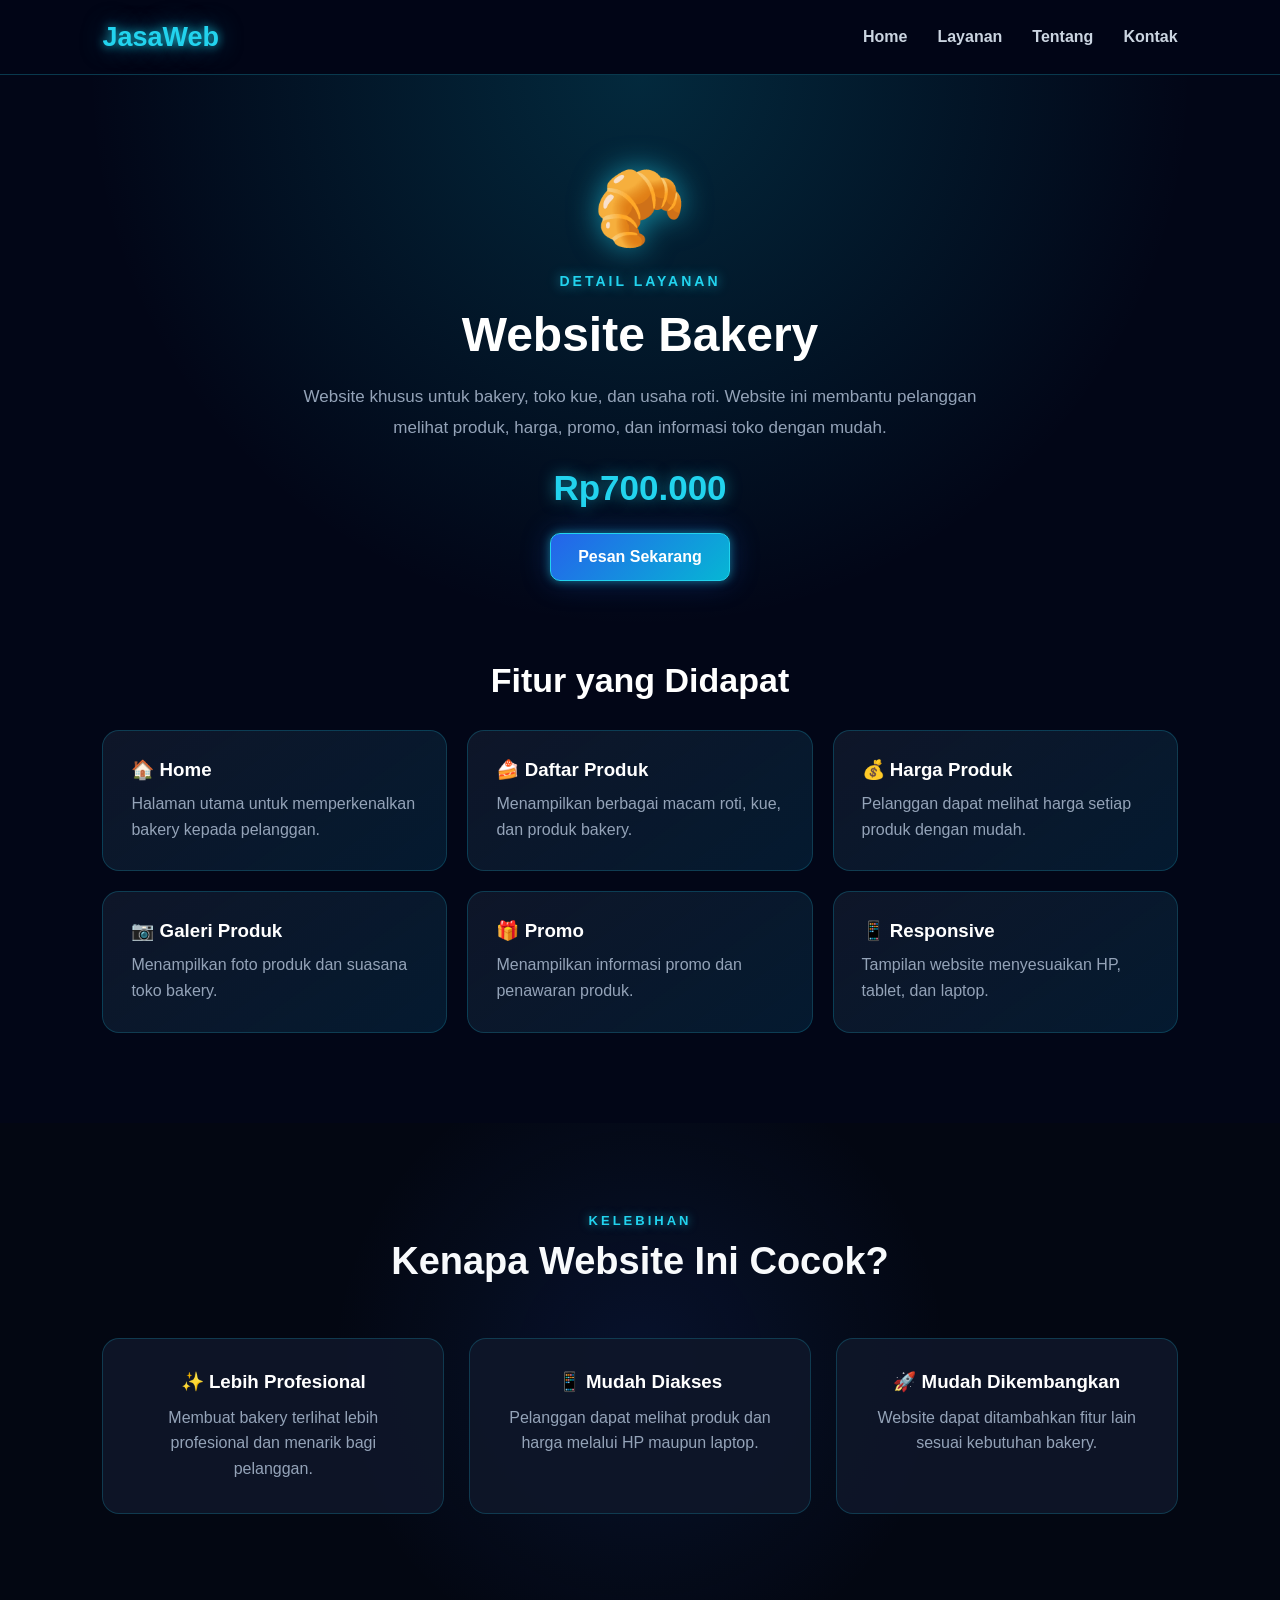
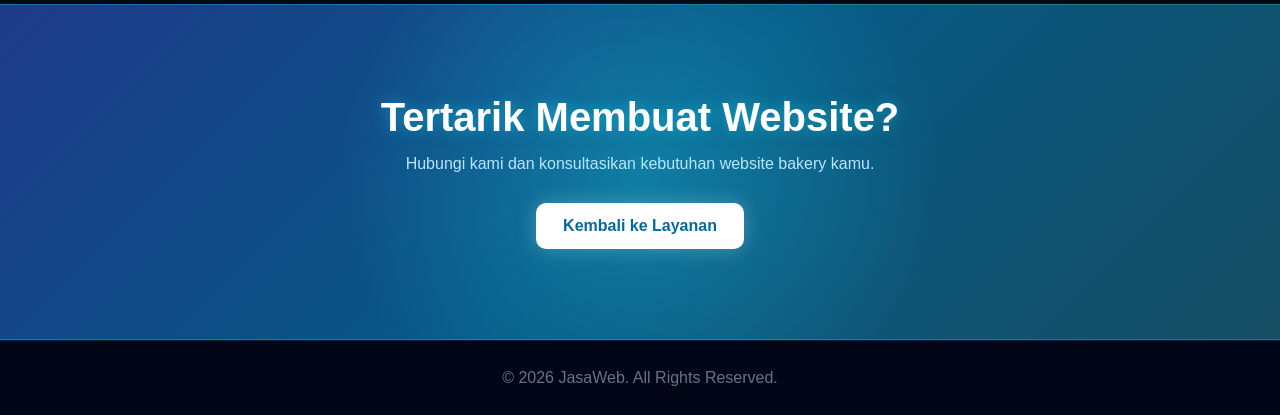
==== detail-bakery.html @ c6f28f5f "Add files via upload" ====
<!DOCTYPE html>
<html lang="id">
<head>
    <meta charset="UTF-8">
    <meta name="viewport" content="width=device-width, initial-scale=1.0">

    <title>Website Bakery - JasaWeb</title>

    <link rel="stylesheet" href="style.css">
</head>

<body>

    <!-- Navbar -->
    <nav class="navbar">

        <div class="logo">
            JasaWeb
        </div>

        <div class="nav-menu">
            <a href="index.html">Home</a>
            <a href="layanan.html">Layanan</a>
            <a href="index.html#tentang">Tentang</a>
            <a href="index.html#kontak">Kontak</a>
        </div>

    </nav>


    <!-- Detail Bakery -->
    <section class="detail-page">

        <div class="detail-content">

            <div class="detail-icon">
                🥐
            </div>

            <p class="small-title">
                DETAIL LAYANAN
            </p>

            <h1>
                Website Bakery
            </h1>

            <p class="detail-description">
                Website khusus untuk bakery, toko kue,
                dan usaha roti. Website ini membantu pelanggan
                melihat produk, harga, promo, dan informasi
                toko dengan mudah.
            </p>

           <div class="detail-price">
                Rp700.000
            </div>

          <a href="https://wa.me/6285781608510?text=Halo%20saya%20tertarik%20dengan%20Website%20Bakery%20seharga%20Rp700.000" class="btn-primary">
                Pesan Sekarang
            </a>

        </div>


        <!-- Fitur -->
        <div class="detail-features">

            <h2>
                Fitur yang Didapat
            </h2>

            <div class="detail-feature-list">

                <div class="detail-feature">
                    <h3>🏠 Home</h3>
                    <p>
                        Halaman utama untuk memperkenalkan
                        bakery kepada pelanggan.
                    </p>
                </div>

                <div class="detail-feature">
                    <h3>🍰 Daftar Produk</h3>
                    <p>
                        Menampilkan berbagai macam roti,
                        kue, dan produk bakery.
                    </p>
                </div>

                <div class="detail-feature">
                    <h3>💰 Harga Produk</h3>
                    <p>
                        Pelanggan dapat melihat harga setiap
                        produk dengan mudah.
                    </p>
                </div>

                <div class="detail-feature">
                    <h3>📷 Galeri Produk</h3>
                    <p>
                        Menampilkan foto produk dan suasana
                        toko bakery.
                    </p>
                </div>

                <div class="detail-feature">
                    <h3>🎁 Promo</h3>
                    <p>
                        Menampilkan informasi promo dan
                        penawaran produk.
                    </p>
                </div>

                <div class="detail-feature">
                    <h3>📱 Responsive</h3>
                    <p>
                        Tampilan website menyesuaikan HP,
                        tablet, dan laptop.
                    </p>
                </div>

            </div>

        </div>

    </section>


    <!-- Kelebihan -->
    <section class="detail-advantages">

        <div class="section-title">

            <p>
                KELEBIHAN
            </p>

            <h2>
                Kenapa Website Ini Cocok?
            </h2>

        </div>


        <div class="advantage-container">

            <div class="advantage-card">

                <h3>✨ Lebih Profesional</h3>

                <p>
                    Membuat bakery terlihat lebih profesional
                    dan menarik bagi pelanggan.
                </p>

            </div>


            <div class="advantage-card">

                <h3>📱 Mudah Diakses</h3>

                <p>
                    Pelanggan dapat melihat produk dan harga
                    melalui HP maupun laptop.
                </p>

            </div>


            <div class="advantage-card">

                <h3>🚀 Mudah Dikembangkan</h3>

                <p>
                    Website dapat ditambahkan fitur lain
                    sesuai kebutuhan bakery.
                </p>

            </div>

        </div>

    </section>


    <!-- CTA -->
    <section class="cta">

        <h2>
            Tertarik Membuat Website?
        </h2>

        <p>
            Hubungi kami dan konsultasikan kebutuhan
            website bakery kamu.
        </p>

        <a href="layanan.html" class="btn-primary">
            Kembali ke Layanan
        </a>

    </section>


    <!-- Footer -->
    <footer>

        <p>
            © 2026 JasaWeb. All Rights Reserved.
        </p>

    </footer>

</body>
</html>
---- style.css ----
* {
    margin: 0;
    padding: 0;
    box-sizing: border-box;
}

html {
    scroll-behavior: smooth;
}

body {
    font-family: Arial, sans-serif;
    color: #e2e8f0;
    background: #020617;
}


/* =========================
   NAVBAR
========================= */

.navbar {
    height: 75px;
    padding: 0 8%;

    display: flex;
    align-items: center;
    justify-content: space-between;

    position: sticky;
    top: 0;
    z-index: 1000;

    background: rgba(2, 6, 23, 0.88);
    backdrop-filter: blur(15px);

    border-bottom: 1px solid rgba(34, 211, 238, 0.25);
}

.logo {
    font-size: 27px;
    font-weight: bold;

    color: #22d3ee;

    text-shadow:
        0 0 10px rgba(34, 211, 238, 0.8),
        0 0 25px rgba(34, 211, 238, 0.5);
}

.nav-menu {
    display: flex;
    gap: 30px;
}

.nav-menu a {
    color: #cbd5e1;
    text-decoration: none;
    font-weight: 600;

    transition: 0.3s;
}

.nav-menu a:hover {
    color: #22d3ee;

    text-shadow:
        0 0 10px rgba(34, 211, 238, 0.8);
}


/* =========================
   HERO
========================= */

.hero {
    min-height: 650px;
    padding: 100px 8%;

    display: flex;
    align-items: center;
    justify-content: space-between;

    gap: 70px;

    position: relative;
    overflow: hidden;

    background:
        radial-gradient(
            circle at 15% 20%,
            rgba(37, 99, 235, 0.35),
            transparent 30%
        ),
        radial-gradient(
            circle at 85% 70%,
            rgba(6, 182, 212, 0.3),
            transparent 30%
        ),
        #020617;
}

.hero::before {
    content: "";

    position: absolute;

    width: 500px;
    height: 500px;

    background: #06b6d4;

    filter: blur(180px);

    opacity: 0.12;

    top: -200px;
    right: -150px;
}

.hero::after {
    content: "";

    position: absolute;
    inset: 0;

    background-image:
        linear-gradient(
            rgba(34, 211, 238, 0.04) 1px,
            transparent 1px
        ),
        linear-gradient(
            90deg,
            rgba(34, 211, 238, 0.04) 1px,
            transparent 1px
        );

    background-size: 45px 45px;

    pointer-events: none;
}

.hero-text {
    max-width: 600px;

    position: relative;
    z-index: 2;
}

.small-title {
    color: #22d3ee;

    font-size: 14px;
    font-weight: bold;

    letter-spacing: 3px;

    margin-bottom: 18px;

    text-shadow:
        0 0 12px rgba(34, 211, 238, 0.7);
}

.hero h1 {
    font-size: 60px;
    line-height: 1.08;

    margin-bottom: 25px;

    color: #f8fafc;
}

.hero h1 span {
    color: #22d3ee;

    text-shadow:
        0 0 10px rgba(34, 211, 238, 0.8),
        0 0 30px rgba(34, 211, 238, 0.5);
}

.description {
    color: #94a3b8;

    font-size: 18px;
    line-height: 1.8;

    margin-bottom: 35px;
}

.hero-button {
    display: flex;
    gap: 15px;
}


/* =========================
   BUTTON
========================= */

.btn-primary {
    display: inline-block;

    padding: 14px 27px;

    color: white;
    text-decoration: none;

    font-weight: bold;

    border-radius: 10px;

    background: linear-gradient(
        135deg,
        #2563eb,
        #06b6d4
    );

    border: 1px solid #22d3ee;

    box-shadow:
        0 0 10px rgba(34, 211, 238, 0.5),
        0 0 30px rgba(37, 99, 235, 0.3);

    transition: 0.3s;
}

.btn-primary:hover {
    transform: translateY(-4px);

    box-shadow:
        0 0 15px rgba(34, 211, 238, 0.8),
        0 0 40px rgba(37, 99, 235, 0.6);
}

.btn-secondary {
    display: inline-block;

    padding: 14px 27px;

    color: #67e8f9;

    background: rgba(8, 47, 73, 0.4);

    border: 1px solid rgba(34, 211, 238, 0.4);

    text-decoration: none;

    border-radius: 10px;

    font-weight: bold;

    transition: 0.3s;
}

.btn-secondary:hover {
    background: rgba(8, 47, 73, 0.8);

    box-shadow:
        0 0 20px rgba(34, 211, 238, 0.3);
}


/* =========================
   CODE BOX
========================= */

.code-box {
    width: 480px;

    position: relative;
    z-index: 2;

    background: rgba(8, 15, 35, 0.9);

    border: 1px solid rgba(34, 211, 238, 0.35);

    border-radius: 18px;

    overflow: hidden;

    box-shadow:
        0 0 15px rgba(34, 211, 238, 0.15),
        0 0 50px rgba(37, 99, 235, 0.15);

    backdrop-filter: blur(10px);
}

.code-header {
    height: 45px;

    padding: 0 18px;

    display: flex;
    align-items: center;

    gap: 8px;

    background: rgba(15, 23, 42, 0.9);

    border-bottom: 1px solid rgba(34, 211, 238, 0.15);
}

.code-header span {
    width: 11px;
    height: 11px;

    border-radius: 50%;

    background: #2563eb;

    box-shadow:
        0 0 8px #2563eb;
}

.code-header span:nth-child(2) {
    background: #06b6d4;

    box-shadow:
        0 0 8px #06b6d4;
}

.code-header span:nth-child(3) {
    background: #22d3ee;

    box-shadow:
        0 0 8px #22d3ee;
}

.code-content {
    padding: 35px;

    font-family: monospace;

    font-size: 17px;

    line-height: 2;

    color: #cbd5e1;
}

.code-content span {
    color: #22d3ee;

    text-shadow:
        0 0 8px rgba(34, 211, 238, 0.8);
}

.indent {
    padding-left: 25px;

    color: #60a5fa;
}


/* =========================
   KEUNGGULAN
========================= */

.keunggulan {
    padding: 100px 8%;

    background:
        radial-gradient(
            circle at 50% 0%,
            rgba(37, 99, 235, 0.18),
            transparent 40%
        ),
        #030712;
}

.section-title {
    text-align: center;

    margin-bottom: 55px;
}

.section-title p {
    color: #22d3ee;

    font-size: 13px;

    font-weight: bold;

    letter-spacing: 3px;

    margin-bottom: 12px;

    text-shadow:
        0 0 10px rgba(34, 211, 238, 0.6);
}

.section-title h2 {
    font-size: 38px;

    color: #f8fafc;
}

.feature-container {
    max-width: 1100px;

    margin: auto;

    display: grid;

    grid-template-columns:
        repeat(3, 1fr);

    gap: 25px;
}

.feature-card {
    padding: 35px;

    background:
        linear-gradient(
            145deg,
            rgba(15, 23, 42, 0.95),
            rgba(8, 47, 73, 0.55)
        );

    border: 1px solid rgba(34, 211, 238, 0.2);

    border-radius: 18px;

    text-align: center;

    transition: 0.35s;

    box-shadow:
        0 10px 30px rgba(0, 0, 0, 0.25);
}

.feature-card:hover {
    transform: translateY(-8px);

    border-color: #22d3ee;

    box-shadow:
        0 0 15px rgba(34, 211, 238, 0.3),
        0 0 40px rgba(37, 99, 235, 0.15);
}

.feature-icon {
    font-size: 45px;

    margin-bottom: 20px;

    filter:
        drop-shadow(
            0 0 8px rgba(34, 211, 238, 0.5)
        );
}

.feature-card h3 {
    color: #f8fafc;

    margin-bottom: 12px;
}

.feature-card p {
    color: #94a3b8;

    line-height: 1.7;
}


/* =========================
   TENTANG
========================= */

.tentang {
    padding: 100px 8%;

    background:
        radial-gradient(
            circle at 10% 40%,
            rgba(37, 99, 235, 0.16),
            transparent 35%
        ),
        radial-gradient(
            circle at 90% 60%,
            rgba(6, 182, 212, 0.12),
            transparent 35%
        ),
        #030712;

    border-top: 1px solid rgba(34, 211, 238, 0.12);
}

.tentang-header {
    max-width: 750px;

    margin: 0 auto 50px;

    text-align: center;
}

.tentang-header h2 {
    color: white;

    font-size: 42px;

    line-height: 1.2;

    margin-bottom: 15px;

    text-shadow:
        0 0 15px rgba(34, 211, 238, 0.3);
}

.tentang-header > p:last-child {
    color: #94a3b8;

    font-size: 16px;

    line-height: 1.7;
}

.tentang-container {
    max-width: 1100px;

    margin: auto;

    display: grid;

    grid-template-columns: 1fr 1fr;

    gap: 30px;
}

.tentang-content {
    padding: 35px;

    border-radius: 20px;

    background:
        linear-gradient(
            145deg,
            rgba(15, 23, 42, 0.95),
            rgba(8, 47, 73, 0.55)
        );

    border: 1px solid
        rgba(34, 211, 238, 0.18);

    box-shadow:
        0 0 30px rgba(6, 182, 212, 0.07);
}

.tentang-content h3 {
    color: white;

    font-size: 27px;

    margin-bottom: 18px;
}

.tentang-content p {
    color: #94a3b8;

    font-size: 15px;

    line-height: 1.7;

    margin-bottom: 15px;
}

.tentang-content p:last-child {
    margin-bottom: 0;
}


/* POINT TENTANG */

.tentang-points {
    display: flex;

    flex-direction: column;

    gap: 14px;
}

.tentang-point {
    display: flex;

    align-items: flex-start;

    gap: 15px;

    padding: 18px;

    border-radius: 16px;

    background:
        rgba(15, 23, 42, 0.75);

    border: 1px solid
        rgba(34, 211, 238, 0.12);

    transition: 0.3s;
}

.tentang-point:hover {
    transform: translateX(5px);

    border-color:
        rgba(34, 211, 238, 0.45);

    box-shadow:
        0 0 20px rgba(34, 211, 238, 0.1);
}

.tentang-icon {
    min-width: 45px;

    width: 45px;
    height: 45px;

    display: flex;

    align-items: center;
    justify-content: center;

    border-radius: 12px;

    background:
        rgba(6, 182, 212, 0.1);

    border: 1px solid
        rgba(34, 211, 238, 0.25);

    font-size: 20px;
}

.tentang-point h3 {
    color: #e0f2fe;

    font-size: 17px;

    margin-bottom: 5px;
}

.tentang-point p {
    color: #64748b;

    font-size: 13px;

    line-height: 1.5;

    margin: 0;
}


/* STATISTIK */

.tentang-stats {
    max-width: 1100px;

    margin: 35px auto 0;

    display: grid;

    grid-template-columns:
        repeat(4, 1fr);

    gap: 15px;
}

.stat-card {
    padding: 20px;

    text-align: center;

    border-radius: 15px;

    background:
        rgba(15, 23, 42, 0.8);

    border: 1px solid
        rgba(34, 211, 238, 0.15);

    transition: 0.3s;
}

.stat-card:hover {
    transform: translateY(-5px);

    border-color:
        rgba(34, 211, 238, 0.45);

    box-shadow:
        0 0 20px rgba(34, 211, 238, 0.12);
}

.stat-card strong {
    display: block;

    color: #22d3ee;

    font-size: 26px;

    margin-bottom: 5px;

    text-shadow:
        0 0 12px rgba(34, 211, 238, 0.45);
}

.stat-card span {
    color: #64748b;

    font-size: 13px;
}


/* =========================
   KONTAK
========================= */

.kontak {
    padding: 100px 8%;

    background:
        radial-gradient(
            circle at 20% 50%,
            rgba(37, 99, 235, 0.2),
            transparent 35%
        ),
        radial-gradient(
            circle at 80% 50%,
            rgba(6, 182, 212, 0.2),
            transparent 35%
        ),
        #020617;

    border-top: 1px solid rgba(34, 211, 238, 0.15);
}

.kontak-header {
    max-width: 700px;

    margin: auto;

    text-align: center;

    margin-bottom: 55px;
}

.kontak-header h2 {
    font-size: 42px;

    color: white;

    margin-bottom: 15px;

    text-shadow:
        0 0 15px rgba(34, 211, 238, 0.35);
}

.kontak-header > p:last-child {
    color: #94a3b8;

    line-height: 1.8;

    font-size: 17px;
}

.kontak-container {
    max-width: 1050px;

    margin: auto;

    display: grid;

    grid-template-columns:
        1.2fr 0.8fr;

    gap: 30px;

    align-items: stretch;
}

.kontak-info {
    padding: 35px;

    background:
        linear-gradient(
            145deg,
            rgba(15, 23, 42, 0.95),
            rgba(8, 47, 73, 0.55)
        );

    border: 1px solid rgba(34, 211, 238, 0.2);

    border-radius: 20px;

    box-shadow:
        0 0 30px rgba(6, 182, 212, 0.08);
}

.kontak-info h3 {
    color: white;

    font-size: 25px;

    margin-bottom: 15px;
}

.kontak-info > p {
    color: #94a3b8;

    line-height: 1.7;

    margin-bottom: 30px;
}

.kontak-item {
    display: flex;

    align-items: center;

    gap: 15px;

    padding: 16px 0;

    border-bottom: 1px solid
        rgba(148, 163, 184, 0.12);
}

.kontak-item:last-child {
    border-bottom: none;
}

.kontak-icon {
    width: 45px;
    height: 45px;

    display: flex;

    align-items: center;
    justify-content: center;

    border-radius: 12px;

    background:
        rgba(6, 182, 212, 0.12);

    border: 1px solid
        rgba(34, 211, 238, 0.25);

    font-size: 21px;

    box-shadow:
        0 0 15px rgba(34, 211, 238, 0.08);
}

.kontak-item span {
    display: block;

    color: #64748b;

    font-size: 13px;

    margin-bottom: 4px;
}

.kontak-item strong {
    display: block;

    color: #e2e8f0;

    font-size: 15px;
}

.kontak-card {
    padding: 40px 30px;

    display: flex;

    flex-direction: column;

    align-items: center;

    justify-content: center;

    text-align: center;

    background:
        linear-gradient(
            145deg,
            rgba(30, 64, 175, 0.65),
            rgba(8, 145, 178, 0.45)
        );

    border: 1px solid
        rgba(34, 211, 238, 0.4);

    border-radius: 20px;

    box-shadow:
        0 0 20px rgba(34, 211, 238, 0.18),
        inset 0 0 30px rgba(34, 211, 238, 0.04);
}

.kontak-card-icon {
    width: 70px;
    height: 70px;

    display: flex;

    align-items: center;
    justify-content: center;

    border-radius: 50%;

    background:
        rgba(34, 211, 238, 0.15);

    border: 1px solid #22d3ee;

    font-size: 32px;

    margin-bottom: 20px;

    box-shadow:
        0 0 15px rgba(34, 211, 238, 0.45),
        0 0 35px rgba(34, 211, 238, 0.2);
}

.kontak-card h3 {
    color: white;

    font-size: 25px;

    margin-bottom: 12px;
}

.kontak-card p {
    color: #bae6fd;

    line-height: 1.7;

    margin-bottom: 25px;
}

.kontak-card .btn-primary {
    background: white;

    color: #0369a1;

    border: none;

    box-shadow:
        0 0 20px rgba(255, 255, 255, 0.25);
}

.kontak-card .btn-primary:hover {
    background: #ecfeff;

    box-shadow:
        0 0 30px rgba(255, 255, 255, 0.4);
}


/* =========================
   CTA
========================= */

.cta {
    padding: 90px 20px;

    text-align: center;

    background:
        radial-gradient(
            circle at center,
            rgba(34, 211, 238, 0.3),
            transparent 45%
        ),
        linear-gradient(
            135deg,
            #1e3a8a,
            #075985,
            #164e63
        );

    border-top: 1px solid rgba(34, 211, 238, 0.3);

    border-bottom: 1px solid rgba(34, 211, 238, 0.3);
}

.cta h2 {
    font-size: 40px;

    color: white;

    margin-bottom: 15px;

    text-shadow:
        0 0 15px rgba(34, 211, 238, 0.5);
}

.cta p {
    color: #bae6fd;

    margin-bottom: 30px;
}

.cta .btn-primary {
    background: white;

    color: #0369a1;

    border: none;

    box-shadow:
        0 0 20px rgba(255, 255, 255, 0.25);
}


/* =========================
   FOOTER
========================= */

footer {
    padding: 28px;

    text-align: center;

    background: #020617;

    color: #64748b;

    border-top: 1px solid rgba(34, 211, 238, 0.15);
}


/* =========================
   HALAMAN LAYANAN
========================= */

.service-header {
    text-align: center;

    padding: 90px 20px 60px;

    background:
        radial-gradient(
            circle at center,
            rgba(6, 182, 212, 0.2),
            transparent 45%
        ),
        #020617;
}

.service-header h1 {
    font-size: 46px;

    color: white;

    margin-bottom: 15px;

    text-shadow:
        0 0 15px rgba(34, 211, 238, 0.3);
}

.service-header p:last-child {
    color: #94a3b8;

    font-size: 17px;
}

.services {
    padding: 65px 8% 95px;

    display: grid;

    grid-template-columns:
        repeat(3, 300px);

    justify-content: center;

    gap: 30px;

    background:
        radial-gradient(
            circle at center,
            rgba(37, 99, 235, 0.12),
            transparent 45%
        ),
        #030712;
}

.service-card {
    padding: 32px;

    background:
        linear-gradient(
            145deg,
            rgba(15, 23, 42, 0.95),
            rgba(8, 47, 73, 0.6)
        );

    border: 1px solid rgba(34, 211, 238, 0.2);

    border-radius: 20px;

    box-shadow:
        0 10px 30px rgba(0, 0, 0, 0.3);

    transition: 0.35s;
}

.service-card:hover {
    transform: translateY(-10px);

    border-color: #22d3ee;

    box-shadow:
        0 0 15px rgba(34, 211, 238, 0.35),
        0 0 45px rgba(37, 99, 235, 0.2);
}

.service-icon {
    font-size: 50px;

    margin-bottom: 18px;

    filter:
        drop-shadow(
            0 0 10px rgba(34, 211, 238, 0.5)
        );
}

.service-card h2 {
    color: white;

    font-size: 22px;

    margin-bottom: 12px;
}

.price {
    color: #22d3ee;

    font-size: 28px;

    font-weight: bold;

    margin-bottom: 15px;

    text-shadow:
        0 0 12px rgba(34, 211, 238, 0.45);
}

.service-card > p {
    color: #94a3b8;

    line-height: 1.7;

    margin-bottom: 20px;
}

.service-card ul {
    list-style: none;

    margin-bottom: 25px;
}

.service-card li {
    padding: 7px 0;

    color: #cbd5e1;
}

.service-card li::before {
    content: "✓";

    color: #22d3ee;

    font-weight: bold;

    margin-right: 10px;

    text-shadow:
        0 0 8px rgba(34, 211, 238, 0.8);
}

.service-button {
    display: block;

    text-align: center;

    padding: 12px;

    background:
        linear-gradient(
            135deg,
            #2563eb,
            #06b6d4
        );

    color: white;

    text-decoration: none;

    border-radius: 9px;

    font-weight: bold;

    border: 1px solid #22d3ee;

    box-shadow:
        0 0 10px rgba(34, 211, 238, 0.25);

    transition: 0.3s;
}

.service-button:hover {
    transform: translateY(-3px);

    box-shadow:
        0 0 15px rgba(34, 211, 238, 0.6),
        0 0 30px rgba(37, 99, 235, 0.3);
}


/* =========================
   DETAIL
========================= */

.detail-page {
    padding: 90px 8%;

    background:
        radial-gradient(
            circle at 50% 0%,
            rgba(6, 182, 212, 0.2),
            transparent 45%
        ),
        #020617;
}

.detail-content {
    max-width: 850px;

    margin: auto;

    text-align: center;
}

.detail-icon {
    font-size: 75px;

    margin-bottom: 20px;

    filter:
        drop-shadow(
            0 0 15px rgba(34, 211, 238, 0.6)
        );
}

.detail-content h1 {
    font-size: 48px;

    color: white;

    margin-bottom: 20px;
}

.detail-description {
    max-width: 700px;

    margin: auto;

    color: #94a3b8;

    font-size: 17px;

    line-height: 1.8;
}

.detail-price {
    color: #22d3ee;

    font-size: 35px;

    font-weight: bold;

    margin: 25px 0;

    text-shadow:
        0 0 15px rgba(34, 211, 238, 0.55);
}

.detail-features {
    max-width: 1100px;

    margin: 80px auto 0;
}

.detail-features h2 {
    text-align: center;

    color: white;

    font-size: 34px;

    margin-bottom: 30px;
}

.detail-feature-list {
    display: grid;

    grid-template-columns:
        repeat(3, 1fr);

    gap: 20px;
}

.detail-feature {
    padding: 28px;

    background:
        linear-gradient(
            145deg,
            rgba(15, 23, 42, 0.95),
            rgba(8, 47, 73, 0.5)
        );

    border: 1px solid rgba(34, 211, 238, 0.2);

    border-radius: 17px;

    transition: 0.3s;
}

.detail-feature:hover {
    transform: translateY(-5px);

    border-color: #22d3ee;

    box-shadow:
        0 0 20px rgba(34, 211, 238, 0.2);
}

.detail-feature h3 {
    color: white;

    margin-bottom: 10px;
}

.detail-feature p {
    color: #94a3b8;

    line-height: 1.6;
}

.detail-advantages {
    padding: 90px 8%;

    background:
        radial-gradient(
            circle at center,
            rgba(37, 99, 235, 0.12),
            transparent 45%
        ),
        #030712;
}

.advantage-container {
    max-width: 1100px;

    margin: auto;

    display: grid;

    grid-template-columns:
        repeat(3, 1fr);

    gap: 25px;
}

.advantage-card {
    padding: 32px;

    background:
        rgba(15, 23, 42, 0.9);

    border: 1px solid rgba(34, 211, 238, 0.2);

    border-radius: 17px;

    text-align: center;

    transition: 0.3s;
}

.advantage-card:hover {
    transform: translateY(-6px);

    border-color: #22d3ee;

    box-shadow:
        0 0 25px rgba(34, 211, 238, 0.2);
}

.advantage-card h3 {
    color: white;

    margin-bottom: 12px;
}

.advantage-card p {
    color: #94a3b8;

    line-height: 1.6;
}


/* =========================
   RESPONSIVE
========================= */

@media (max-width: 1000px) {

    .hero {
        flex-direction: column;

        text-align: center;
    }

    .hero-button {
        justify-content: center;
    }

    .code-box {
        width: 90%;

        max-width: 480px;
    }

    .services {
        grid-template-columns:
            repeat(2, 300px);
    }

    .feature-container {
        grid-template-columns:
            1fr 1fr;
    }

    .detail-feature-list {
        grid-template-columns:
            1fr 1fr;
    }

    .advantage-container {
        grid-template-columns:
            1fr 1fr;
    }

}


@media (max-width: 800px) {

    .tentang-container {
        grid-template-columns: 1fr;
    }

    .tentang-stats {
        grid-template-columns:
            repeat(2, 1fr);
    }

}


@media (max-width: 750px) {

    .kontak-container {
        grid-template-columns: 1fr;
    }

    .kontak-header h2 {
        font-size: 34px;
    }

}


@media (max-width: 700px) {

    .navbar {
        padding: 0 5%;
    }

    .nav-menu {
        gap: 12px;
    }

    .nav-menu a {
        font-size: 13px;
    }

    .hero {
        padding: 70px 6%;
    }

    .hero h1 {
        font-size: 42px;
    }

    .code-box {
        width: 100%;
    }

    .feature-container {
        grid-template-columns: 1fr;
    }

    .services {
        grid-template-columns: 1fr;
    }

    .service-card {
        width: 100%;
    }

    .detail-feature-list {
        grid-template-columns: 1fr;
    }

    .advantage-container {
        grid-template-columns: 1fr;
    }

    .detail-content h1 {
        font-size: 36px;
    }

}


@media (max-width: 500px) {

    .tentang {
        padding: 70px 5%;
    }

    .tentang-header h2 {
        font-size: 30px;
    }

    .tentang-stats {
        grid-template-columns: 1fr;
    }

}
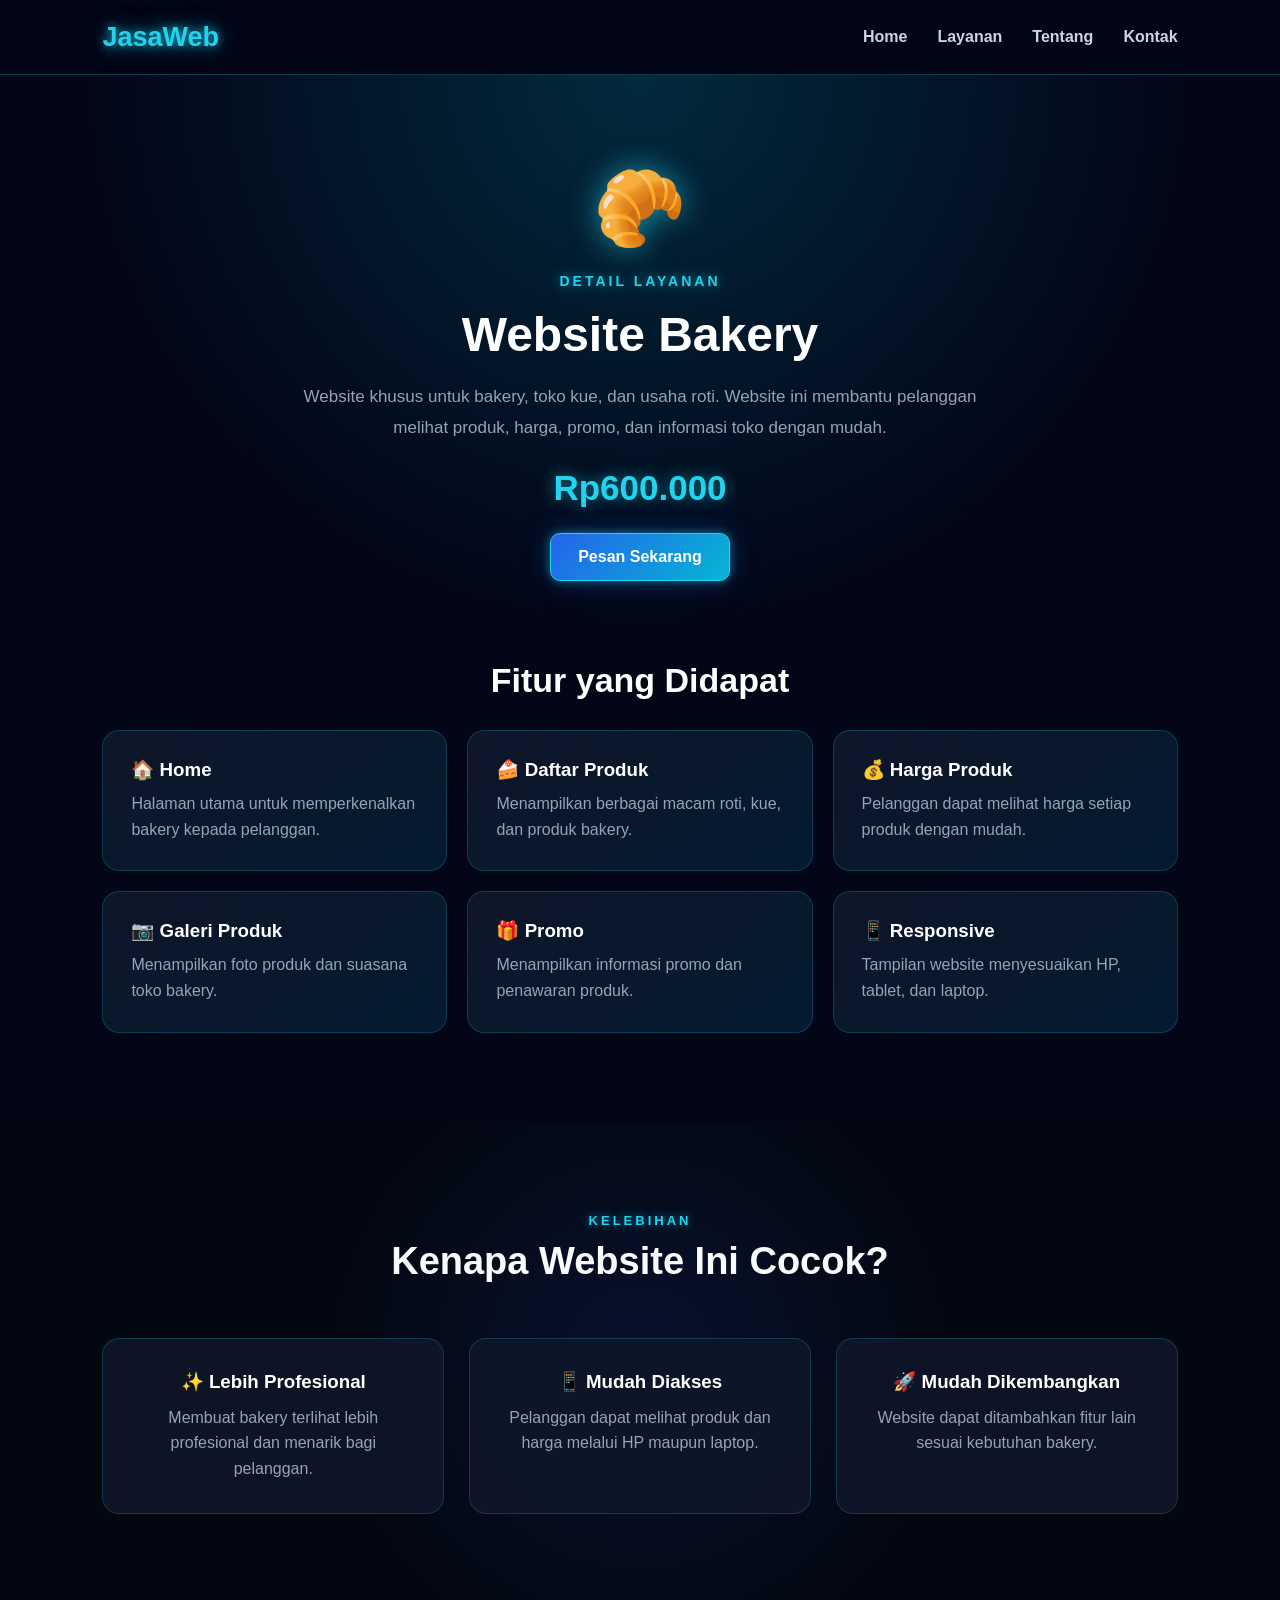
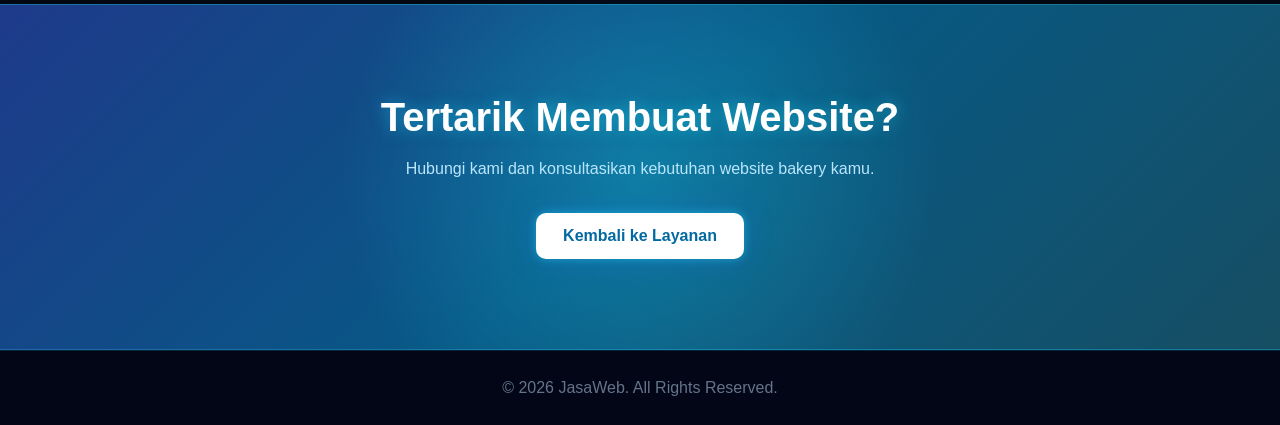
==== commit a8760a90: "Add files via upload" ====
--- a/detail-bakery.html
+++ b/detail-bakery.html
@@ -54,10 +54,10 @@
             </p>
 
            <div class="detail-price">
-                Rp700.000
-            </div>
-
-          <a href="https://wa.me/6285781608510?text=Halo%20saya%20tertarik%20dengan%20Website%20Bakery%20seharga%20Rp700.000" class="btn-primary">
+                Rp600.000
+            </div>
+
+          <a href="https://wa.me/6285781608510?text=Halo%20saya%20tertarik%20dengan%20Website%20Bakery%20seharga%20Rp600.000" class="btn-primary">
                 Pesan Sekarang
             </a>
 
--- a/style.css
+++ b/style.css
@@ -12,6 +12,12 @@
     font-family: Arial, sans-serif;
     color: #e2e8f0;
     background: #020617;
+    overflow-x: hidden;
+}
+
+img {
+    max-width: 100%;
+    height: auto;
 }
 
 
@@ -20,8 +26,8 @@
 ========================= */
 
 .navbar {
-    height: 75px;
-    padding: 0 8%;
+    min-height: 75px;
+    padding: 15px 8%;
 
     display: flex;
     align-items: center;
@@ -31,7 +37,7 @@
     top: 0;
     z-index: 1000;
 
-    background: rgba(2, 6, 23, 0.88);
+    background: rgba(2, 6, 23, 0.92);
     backdrop-filter: blur(15px);
 
     border-bottom: 1px solid rgba(34, 211, 238, 0.25);
@@ -40,7 +46,6 @@
 .logo {
     font-size: 27px;
     font-weight: bold;
-
     color: #22d3ee;
 
     text-shadow:
@@ -50,6 +55,7 @@
 
 .nav-menu {
     display: flex;
+    align-items: center;
     gap: 30px;
 }
 
@@ -57,7 +63,6 @@
     color: #cbd5e1;
     text-decoration: none;
     font-weight: 600;
-
     transition: 0.3s;
 }
 
@@ -116,6 +121,8 @@
 
     top: -200px;
     right: -150px;
+
+    pointer-events: none;
 }
 
 .hero::after {
@@ -190,6 +197,7 @@
 .hero-button {
     display: flex;
     gap: 15px;
+    flex-wrap: wrap;
 }
 
 
@@ -209,11 +217,12 @@
 
     border-radius: 10px;
 
-    background: linear-gradient(
-        135deg,
-        #2563eb,
-        #06b6d4
-    );
+    background:
+        linear-gradient(
+            135deg,
+            #2563eb,
+            #06b6d4
+        );
 
     border: 1px solid #22d3ee;
 
@@ -266,6 +275,7 @@
 
 .code-box {
     width: 480px;
+    max-width: 100%;
 
     position: relative;
     z-index: 2;
@@ -304,6 +314,8 @@
     width: 11px;
     height: 11px;
 
+    flex-shrink: 0;
+
     border-radius: 50%;
 
     background: #2563eb;
@@ -336,6 +348,8 @@
     line-height: 2;
 
     color: #cbd5e1;
+
+    overflow-x: auto;
 }
 
 .code-content span {
@@ -378,7 +392,6 @@
     color: #22d3ee;
 
     font-size: 13px;
-
     font-weight: bold;
 
     letter-spacing: 3px;
@@ -569,9 +582,6 @@
     margin-bottom: 0;
 }
 
-
-/* POINT TENTANG */
-
 .tentang-points {
     display: flex;
 
@@ -649,9 +659,6 @@
 
     margin: 0;
 }
-
-
-/* STATISTIK */
 
 .tentang-stats {
     max-width: 1100px;
@@ -738,11 +745,9 @@
 .kontak-header {
     max-width: 700px;
 
-    margin: auto;
+    margin: 0 auto 55px;
 
     text-align: center;
-
-    margin-bottom: 55px;
 }
 
 .kontak-header h2 {
@@ -834,6 +839,8 @@
     width: 45px;
     height: 45px;
 
+    flex-shrink: 0;
+
     display: flex;
 
     align-items: center;
@@ -848,9 +855,6 @@
         rgba(34, 211, 238, 0.25);
 
     font-size: 21px;
-
-    box-shadow:
-        0 0 15px rgba(34, 211, 238, 0.08);
 }
 
 .kontak-item span {
@@ -879,7 +883,6 @@
     flex-direction: column;
 
     align-items: center;
-
     justify-content: center;
 
     text-align: center;
@@ -948,16 +951,6 @@
     color: #0369a1;
 
     border: none;
-
-    box-shadow:
-        0 0 20px rgba(255, 255, 255, 0.25);
-}
-
-.kontak-card .btn-primary:hover {
-    background: #ecfeff;
-
-    box-shadow:
-        0 0 30px rgba(255, 255, 255, 0.4);
 }
 
 
@@ -983,9 +976,11 @@
             #164e63
         );
 
-    border-top: 1px solid rgba(34, 211, 238, 0.3);
-
-    border-bottom: 1px solid rgba(34, 211, 238, 0.3);
+    border-top: 1px solid
+        rgba(34, 211, 238, 0.3);
+
+    border-bottom: 1px solid
+        rgba(34, 211, 238, 0.3);
 }
 
 .cta h2 {
@@ -1003,6 +998,8 @@
     color: #bae6fd;
 
     margin-bottom: 30px;
+
+    line-height: 1.7;
 }
 
 .cta .btn-primary {
@@ -1011,9 +1008,6 @@
     color: #0369a1;
 
     border: none;
-
-    box-shadow:
-        0 0 20px rgba(255, 255, 255, 0.25);
 }
 
 
@@ -1022,7 +1016,7 @@
 ========================= */
 
 footer {
-    padding: 28px;
+    padding: 28px 20px;
 
     text-align: center;
 
@@ -1030,7 +1024,8 @@
 
     color: #64748b;
 
-    border-top: 1px solid rgba(34, 211, 238, 0.15);
+    border-top: 1px solid
+        rgba(34, 211, 238, 0.15);
 }
 
 
@@ -1067,6 +1062,8 @@
     color: #94a3b8;
 
     font-size: 17px;
+
+    line-height: 1.7;
 }
 
 .services {
@@ -1078,6 +1075,8 @@
         repeat(3, 300px);
 
     justify-content: center;
+
+    align-items: start;
 
     gap: 30px;
 
@@ -1100,7 +1099,8 @@
             rgba(8, 47, 73, 0.6)
         );
 
-    border: 1px solid rgba(34, 211, 238, 0.2);
+    border: 1px solid
+        rgba(34, 211, 238, 0.2);
 
     border-radius: 20px;
 
@@ -1170,6 +1170,8 @@
     padding: 7px 0;
 
     color: #cbd5e1;
+
+    line-height: 1.4;
 }
 
 .service-card li::before {
@@ -1208,9 +1210,6 @@
     font-weight: bold;
 
     border: 1px solid #22d3ee;
-
-    box-shadow:
-        0 0 10px rgba(34, 211, 238, 0.25);
 
     transition: 0.3s;
 }
@@ -1327,7 +1326,8 @@
             rgba(8, 47, 73, 0.5)
         );
 
-    border: 1px solid rgba(34, 211, 238, 0.2);
+    border: 1px solid
+        rgba(34, 211, 238, 0.2);
 
     border-radius: 17px;
 
@@ -1386,7 +1386,8 @@
     background:
         rgba(15, 23, 42, 0.9);
 
-    border: 1px solid rgba(34, 211, 238, 0.2);
+    border: 1px solid
+        rgba(34, 211, 238, 0.2);
 
     border-radius: 17px;
 
@@ -1427,6 +1428,12 @@
         flex-direction: column;
 
         text-align: center;
+
+        padding: 80px 6%;
+    }
+
+    .hero-text {
+        max-width: 700px;
     }
 
     .hero-button {
@@ -1434,14 +1441,14 @@
     }
 
     .code-box {
-        width: 90%;
-
-        max-width: 480px;
+        width: 100%;
+
+        max-width: 500px;
     }
 
     .services {
         grid-template-columns:
-            repeat(2, 300px);
+            repeat(2, minmax(280px, 300px));
     }
 
     .feature-container {
@@ -1458,7 +1465,6 @@
         grid-template-columns:
             1fr 1fr;
     }
-
 }
 
 
@@ -1473,87 +1479,336 @@
             repeat(2, 1fr);
     }
 
-}
-
-
-@media (max-width: 750px) {
-
     .kontak-container {
         grid-template-columns: 1fr;
     }
-
-    .kontak-header h2 {
-        font-size: 34px;
-    }
-
 }
 
 
 @media (max-width: 700px) {
 
     .navbar {
-        padding: 0 5%;
+        min-height: auto;
+
+        padding: 16px 20px;
+
+        flex-direction: column;
+
+        gap: 15px;
+    }
+
+    .logo {
+        font-size: 25px;
     }
 
     .nav-menu {
-        gap: 12px;
+        width: 100%;
+
+        justify-content: center;
+
+        flex-wrap: wrap;
+
+        gap: 10px 18px;
     }
 
     .nav-menu a {
         font-size: 13px;
     }
 
+
+    /* HERO */
+
     .hero {
-        padding: 70px 6%;
+        min-height: auto;
+
+        padding: 70px 20px;
+
+        gap: 45px;
+    }
+
+    .small-title {
+        font-size: 11px;
+
+        letter-spacing: 2px;
     }
 
     .hero h1 {
-        font-size: 42px;
-    }
+        font-size: 38px;
+
+        line-height: 1.15;
+    }
+
+    .description {
+        font-size: 15px;
+
+        line-height: 1.7;
+    }
+
+    .hero-button {
+        flex-direction: column;
+
+        align-items: stretch;
+    }
+
+    .btn-primary,
+    .btn-secondary {
+        width: 100%;
+
+        text-align: center;
+    }
+
+
+    /* CODE */
 
     .code-box {
         width: 100%;
     }
 
+    .code-content {
+        padding: 25px;
+
+        font-size: 14px;
+
+        overflow-x: auto;
+    }
+
+
+    /* SECTION */
+
+    .keunggulan,
+    .tentang,
+    .kontak,
+    .detail-advantages {
+        padding: 70px 20px;
+    }
+
+    .section-title {
+        margin-bottom: 40px;
+    }
+
+    .section-title h2 {
+        font-size: 28px;
+
+        line-height: 1.3;
+    }
+
+
+    /* FEATURE */
+
     .feature-container {
         grid-template-columns: 1fr;
+
+        gap: 18px;
+    }
+
+    .feature-card {
+        padding: 28px 22px;
+    }
+
+
+    /* TENTANG */
+
+    .tentang-header h2 {
+        font-size: 30px;
+    }
+
+    .tentang-content {
+        padding: 25px;
+    }
+
+    .tentang-content h3 {
+        font-size: 24px;
+    }
+
+    .tentang-stats {
+        grid-template-columns: 1fr;
+    }
+
+
+    /* KONTAK */
+
+    .kontak-header h2 {
+        font-size: 32px;
+    }
+
+    .kontak-header > p:last-child {
+        font-size: 15px;
+    }
+
+    .kontak-info {
+        padding: 25px;
+    }
+
+    .kontak-card {
+        padding: 35px 25px;
+    }
+
+
+    /* LAYANAN */
+
+    .service-header {
+        padding: 70px 20px 45px;
+    }
+
+    .service-header h1 {
+        font-size: 34px;
+
+        line-height: 1.2;
+    }
+
+    .service-header p:last-child {
+        font-size: 15px;
     }
 
     .services {
         grid-template-columns: 1fr;
+
+        padding: 45px 20px 70px;
+
+        gap: 20px;
     }
 
     .service-card {
         width: 100%;
     }
 
+
+    /* DETAIL */
+
+    .detail-page {
+        padding: 70px 20px;
+    }
+
+    .detail-icon {
+        font-size: 60px;
+    }
+
+    .detail-content h1 {
+        font-size: 34px;
+
+        line-height: 1.2;
+    }
+
+    .detail-description {
+        font-size: 15px;
+
+        line-height: 1.7;
+    }
+
+    .detail-price {
+        font-size: 30px;
+    }
+
+    .detail-features {
+        margin-top: 60px;
+    }
+
+    .detail-features h2 {
+        font-size: 28px;
+
+        line-height: 1.3;
+    }
+
     .detail-feature-list {
         grid-template-columns: 1fr;
+
+        gap: 16px;
+    }
+
+    .detail-feature {
+        padding: 24px;
     }
 
     .advantage-container {
         grid-template-columns: 1fr;
-    }
-
-    .detail-content h1 {
-        font-size: 36px;
-    }
-
-}
-
-
-@media (max-width: 500px) {
-
-    .tentang {
-        padding: 70px 5%;
-    }
-
-    .tentang-header h2 {
+
+        gap: 18px;
+    }
+
+    .advantage-card {
+        padding: 27px 22px;
+    }
+
+
+    /* CTA */
+
+    .cta {
+        padding: 70px 20px;
+    }
+
+    .cta h2 {
         font-size: 30px;
-    }
-
-    .tentang-stats {
-        grid-template-columns: 1fr;
-    }
-
+
+        line-height: 1.3;
+    }
+
+    .cta p {
+        font-size: 15px;
+    }
+
+
+    /* FOOTER */
+
+    footer {
+        padding: 25px 20px;
+
+        font-size: 13px;
+    }
+}
+
+
+@media (max-width: 400px) {
+
+    .navbar {
+        padding: 14px 15px;
+    }
+
+    .nav-menu {
+        gap: 8px 12px;
+    }
+
+    .nav-menu a {
+        font-size: 12px;
+    }
+
+    .hero {
+        padding: 60px 15px;
+    }
+
+    .hero h1 {
+        font-size: 33px;
+    }
+
+    .code-content {
+        padding: 20px;
+
+        font-size: 13px;
+    }
+
+    .keunggulan,
+    .tentang,
+    .kontak,
+    .detail-advantages {
+        padding-left: 15px;
+
+        padding-right: 15px;
+    }
+
+    .services {
+        padding-left: 15px;
+
+        padding-right: 15px;
+    }
+
+    .detail-page {
+        padding-left: 15px;
+
+        padding-right: 15px;
+    }
+
+    .service-card,
+    .detail-feature,
+    .advantage-card {
+        padding: 22px 18px;
+    }
 }
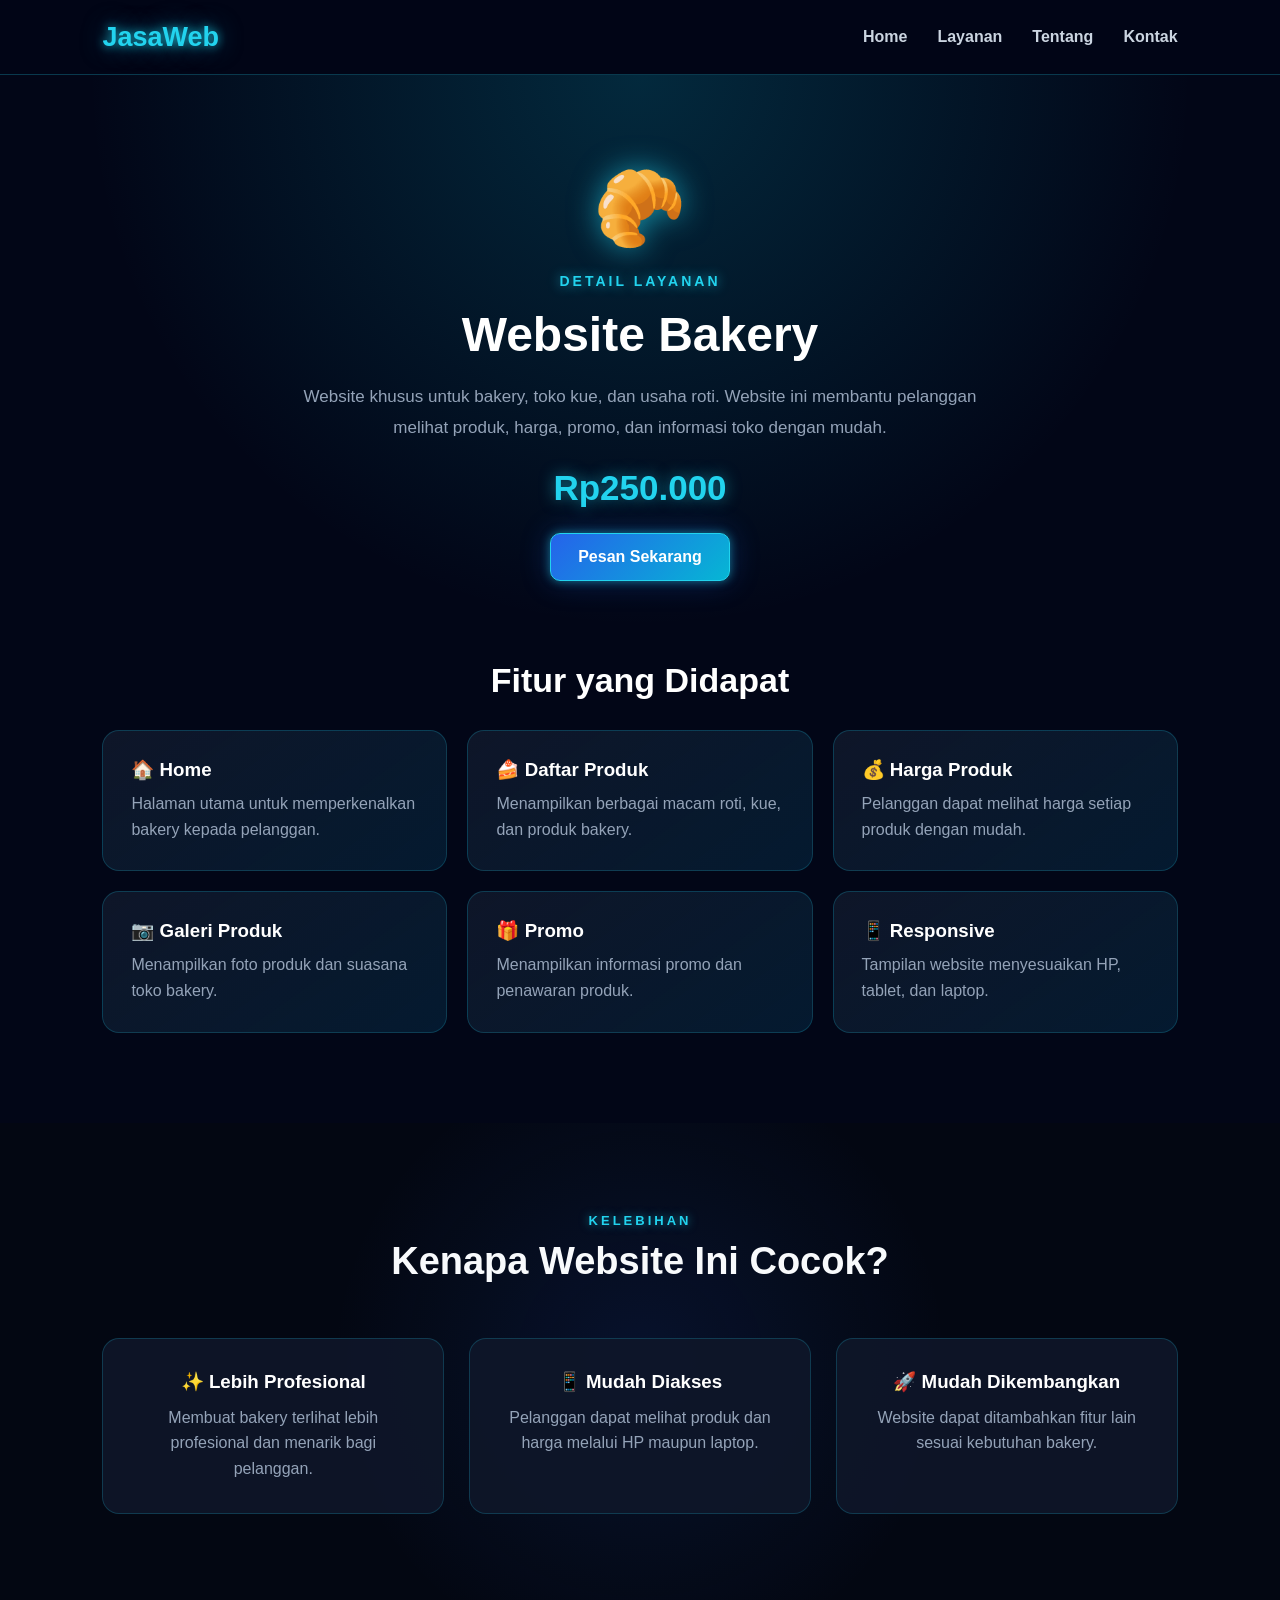
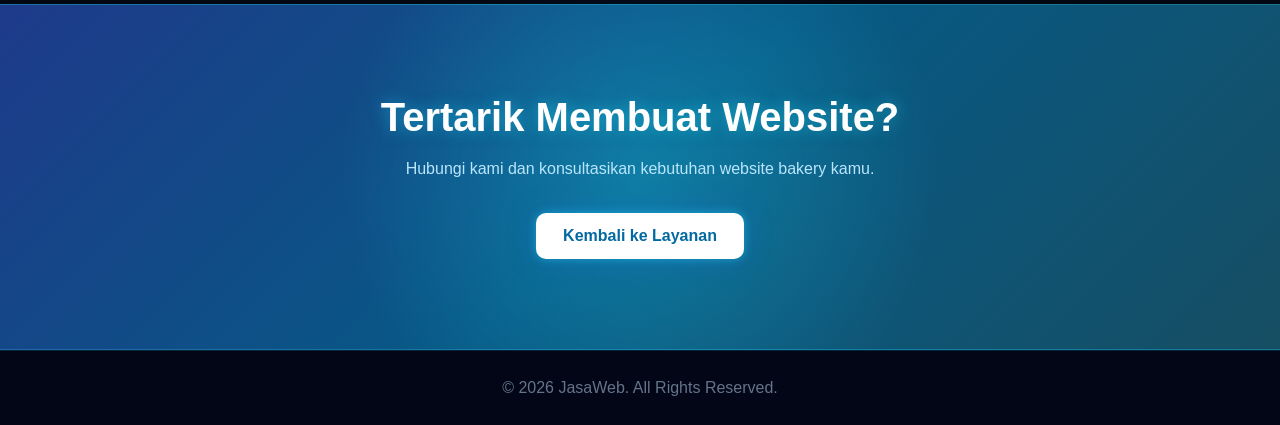
==== commit 64126a34: "Add files via upload" ====
--- a/detail-bakery.html
+++ b/detail-bakery.html
@@ -54,10 +54,10 @@
             </p>
 
            <div class="detail-price">
-                Rp600.000
-            </div>
-
-          <a href="https://wa.me/6285781608510?text=Halo%20saya%20tertarik%20dengan%20Website%20Bakery%20seharga%20Rp600.000" class="btn-primary">
+                Rp250.000
+            </div>
+
+          <a href="https://wa.me/6285781608510?text=Halo%20saya%20tertarik%20dengan%20Website%20Bakery%20seharga%20Rp250.000" class="btn-primary">
                 Pesan Sekarang
             </a>
 
